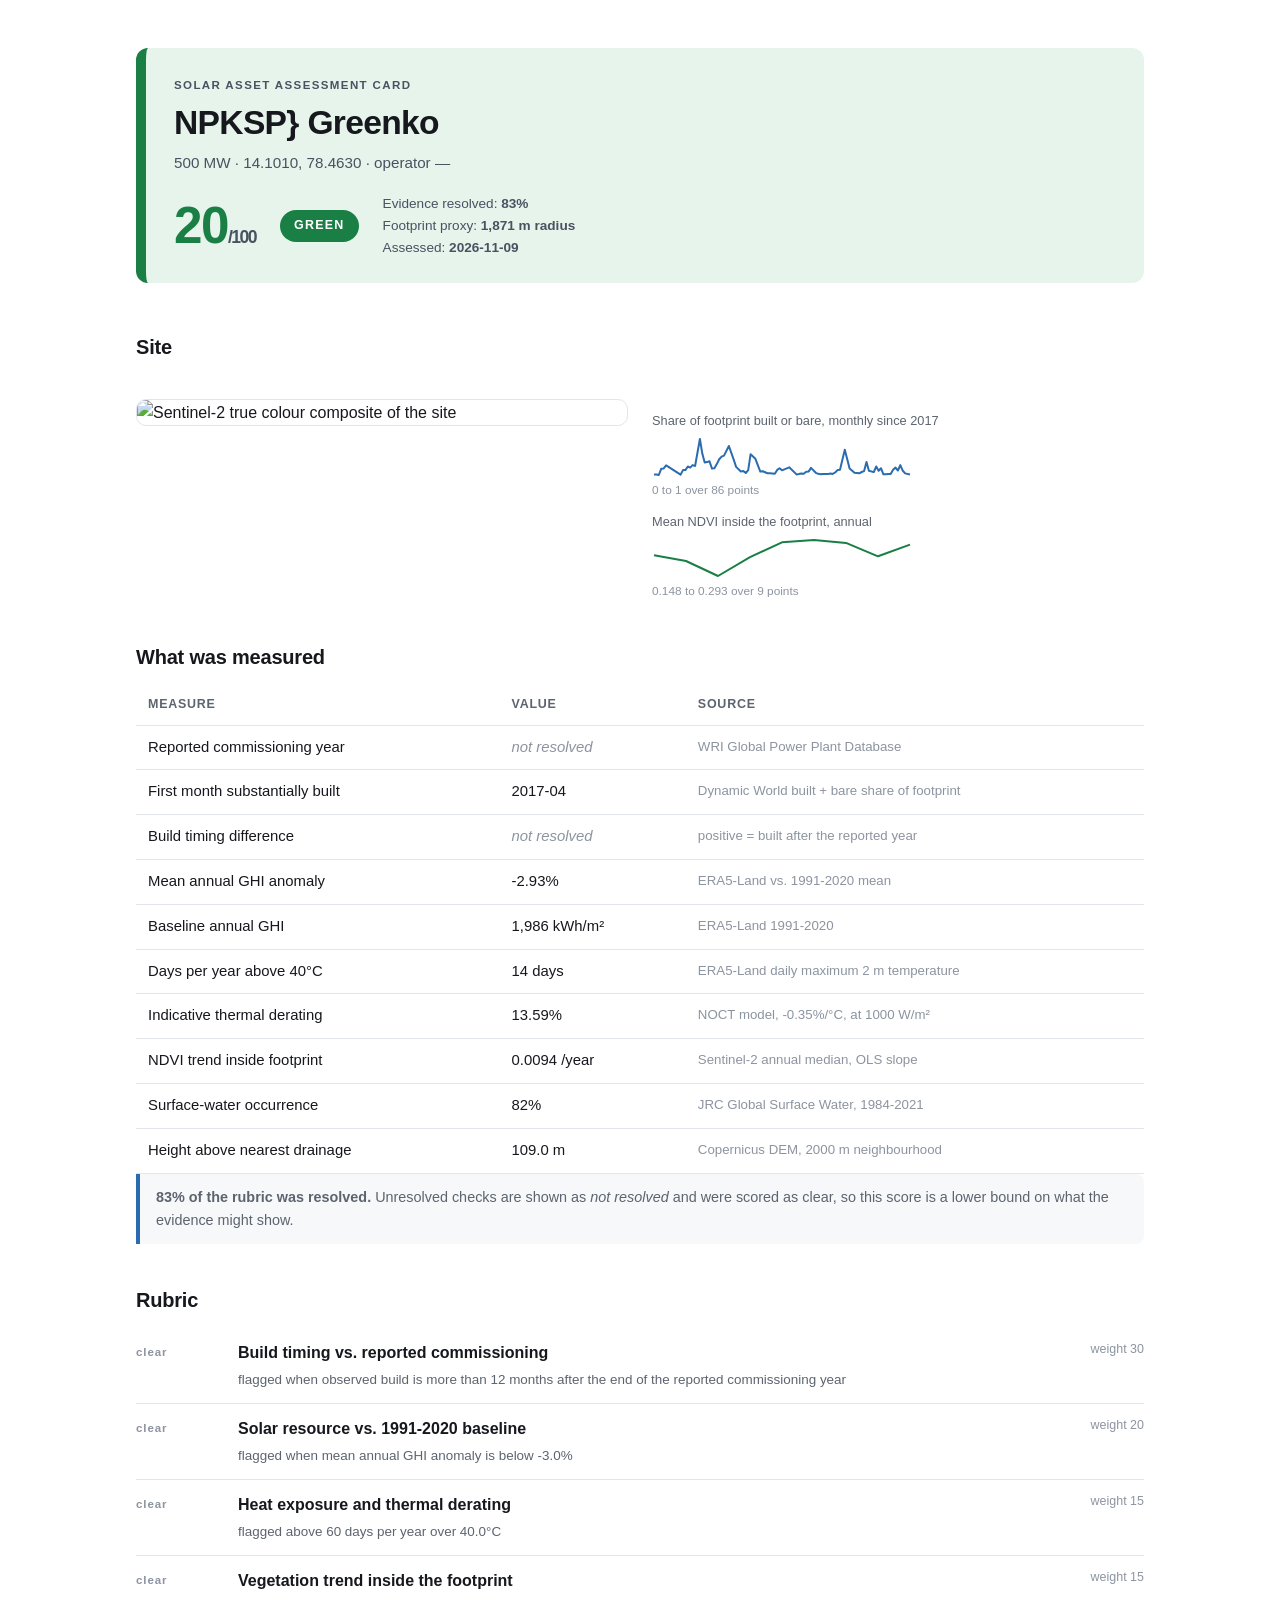
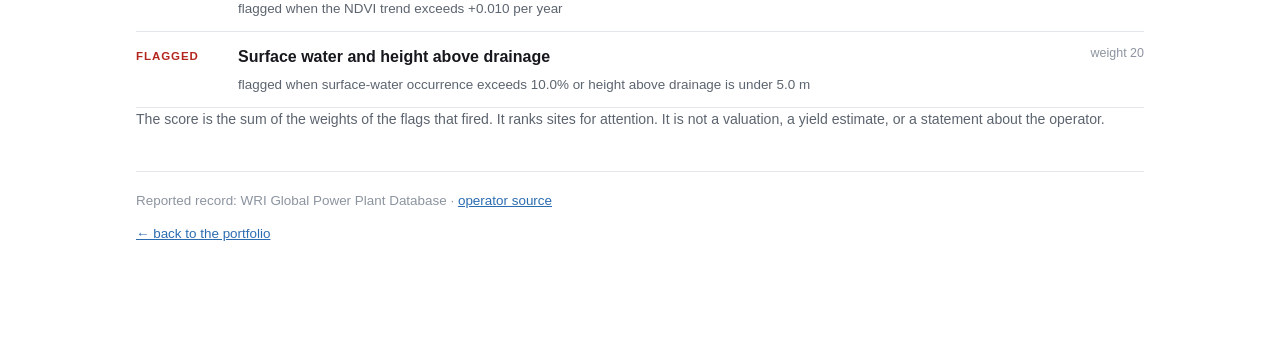
==== docs/cards/WKS0066930.html @ 5cf8dc10 "First assessment run" ====
<!doctype html>
<html lang="en"><head><meta charset="utf-8">
<meta name="viewport" content="width=device-width,initial-scale=1">
<title>NPKSP} Greenko — asset assessment</title>
<link rel="stylesheet" href="../assets/style.css">
</head><body class="card-page">
<article class="card">
  <header style="border-left:10px solid #1a7f44;background:#e7f4ec">
    <p class="eyebrow">Solar asset assessment card</p>
    <h1>NPKSP} Greenko</h1>
    <p class="sub">500 MW &middot;
      14.1010, 78.4630 &middot;
      operator &mdash;</p>
    <div class="scorebox">
      <div class="score" style="color:#1a7f44">20<span>/100</span></div>
      <div class="light" style="background:#1a7f44">GREEN</div>
      <div class="meta">
        <div>Evidence resolved: <b>83%</b></div>
        <div>Footprint proxy: <b>1,871 m radius</b></div>
        <div>Assessed: <b>2026-11-09</b></div>
      </div>
    </div>
  </header>

  <section class="imagery">
    <h2>Site</h2>
    <div class="thumb"><img src='https://earthengine.googleapis.com/v1/projects/arr-feasibility/thumbnails/76a82e2acc53347464509434916b0da2-f7812e7aa01771a3958bc30c54cd1569:getPixels' alt='Sentinel-2 true colour composite of the site' loading='lazy'></div>
    <div class="series">
      <p class="slabel">Share of footprint built or bare, monthly since 2017</p>
      <svg viewBox='0 0 260 44' width='260' height='44' role='img' aria-label='time series'><polyline fill='none' stroke='#2b6cb0' stroke-width='2' stroke-linejoin='round' points='2.0,41.4 4.4,41.5 6.8,42.0 9.2,35.8 11.7,35.4 14.1,32.3 28.6,41.6 31.0,37.1 33.4,37.1 35.8,33.5 38.2,34.6 40.6,32.1 43.1,33.0 47.9,6.0 50.3,20.6 52.7,29.5 55.1,29.1 57.5,28.2 60.0,35.6 62.4,35.3 64.8,31.1 67.2,26.2 69.6,23.6 72.0,22.6 76.9,13.0 81.7,26.6 84.1,33.9 88.9,38.5 91.4,38.1 93.8,40.0 96.2,37.2 98.6,21.2 103.4,25.8 105.8,32.1 108.3,38.6 110.7,38.3 115.5,40.2 117.9,40.3 120.3,40.4 122.8,40.8 125.2,36.9 127.6,35.2 130.0,37.3 137.2,34.3 144.5,41.4 146.9,41.1 149.3,40.6 151.7,40.7 154.2,38.7 156.6,38.6 159.0,34.9 163.8,39.8 166.2,40.8 168.6,41.2 171.1,41.0 173.5,40.9 175.9,41.1 178.3,40.5 180.7,40.9 183.1,39.5 185.5,37.1 188.0,36.7 192.8,16.8 197.6,35.6 202.5,39.7 204.9,39.9 207.3,40.3 209.7,39.0 212.1,38.1 214.5,29.0 216.9,37.8 221.8,39.1 224.2,33.5 226.6,37.8 229.0,35.2 231.4,41.3 233.8,41.3 236.3,40.9 238.7,40.9 241.1,36.8 243.5,34.6 245.9,37.5 248.3,32.1 250.8,37.8 253.2,40.4 258.0,41.5'/></svg><span class='range'>0 to 1 over 86 points</span>
      <p class="slabel">Mean NDVI inside the footprint, annual</p>
      <svg viewBox='0 0 260 44' width='260' height='44' role='img' aria-label='time series'><polyline fill='none' stroke='#1a7f44' stroke-width='2' stroke-linejoin='round' points='2.0,21.2 34.0,27.0 66.0,42.0 98.0,23.2 130.0,8.3 162.0,6.0 194.0,8.9 226.0,22.3 258.0,10.6'/></svg><span class='range'>0.148 to 0.293 over 9 points</span>
    </div>
  </section>

  <section>
    <h2>What was measured</h2>
    <table class="evidence">
      <thead><tr><th>Measure</th><th>Value</th><th>Source</th></tr></thead>
      <tbody><tr><th scope='row'>Reported commissioning year</th><td><span class='na'>not resolved</span></td><td class='src'>WRI Global Power Plant Database</td></tr>
<tr><th scope='row'>First month substantially built</th><td>2017-04</td><td class='src'>Dynamic World built + bare share of footprint</td></tr>
<tr><th scope='row'>Build timing difference</th><td><span class='na'>not resolved</span></td><td class='src'>positive = built after the reported year</td></tr>
<tr><th scope='row'>Mean annual GHI anomaly</th><td>-2.93%</td><td class='src'>ERA5-Land vs. 1991-2020 mean</td></tr>
<tr><th scope='row'>Baseline annual GHI</th><td>1,986 kWh/m²</td><td class='src'>ERA5-Land 1991-2020</td></tr>
<tr><th scope='row'>Days per year above 40°C</th><td>14 days</td><td class='src'>ERA5-Land daily maximum 2 m temperature</td></tr>
<tr><th scope='row'>Indicative thermal derating</th><td>13.59%</td><td class='src'>NOCT model, -0.35%/°C, at 1000 W/m²</td></tr>
<tr><th scope='row'>NDVI trend inside footprint</th><td>0.0094 /year</td><td class='src'>Sentinel-2 annual median, OLS slope</td></tr>
<tr><th scope='row'>Surface-water occurrence</th><td>82%</td><td class='src'>JRC Global Surface Water, 1984-2021</td></tr>
<tr><th scope='row'>Height above nearest drainage</th><td>109.0 m</td><td class='src'>Copernicus DEM, 2000 m neighbourhood</td></tr></tbody>
    </table>
    <p class='caveat'><b>83% of the rubric was resolved.</b> Unresolved checks are shown as <i>not resolved</i> and were scored as clear, so this score is a lower bound on what the evidence might show.</p>
  </section>

  <section>
    <h2>Rubric</h2>
    <ul class="flags"><li class='clear'><span class='mark'>clear</span><span class='flabel'>Build timing vs. reported commissioning</span><span class='weight'>weight 30</span><span class='rule'>flagged when observed build is more than 12 months after the end of the reported commissioning year</span></li>
<li class='clear'><span class='mark'>clear</span><span class='flabel'>Solar resource vs. 1991-2020 baseline</span><span class='weight'>weight 20</span><span class='rule'>flagged when mean annual GHI anomaly is below -3.0%</span></li>
<li class='clear'><span class='mark'>clear</span><span class='flabel'>Heat exposure and thermal derating</span><span class='weight'>weight 15</span><span class='rule'>flagged above 60 days per year over 40.0°C</span></li>
<li class='clear'><span class='mark'>clear</span><span class='flabel'>Vegetation trend inside the footprint</span><span class='weight'>weight 15</span><span class='rule'>flagged when the NDVI trend exceeds +0.010 per year</span></li>
<li class='fired'><span class='mark'>FLAGGED</span><span class='flabel'>Surface water and height above drainage</span><span class='weight'>weight 20</span><span class='rule'>flagged when surface-water occurrence exceeds 10.0% or height above drainage is under 5.0 m</span></li></ul>
    <p class="note">The score is the sum of the weights of the flags that fired.
      It ranks sites for attention. It is not a valuation, a yield estimate, or a
      statement about the operator.</p>
    
  </section>

  <footer>
    <p>Reported record: WRI Global Power Plant Database
      &middot; <a href="https://www.wiki-solar.org">operator source</a>
    </p>
    <p><a href="../index.html">&larr; back to the portfolio</a></p>
  </footer>
</article>
</body></html>
---- docs/assets/style.css ----
:root {
  --ink: #16181d;
  --muted: #5c646f;
  --faint: #8c94a0;
  --line: #e2e5ea;
  --bg: #ffffff;
  --panel: #f7f8fa;
  --accent: #2b6cb0;
}

@media (prefers-color-scheme: dark) {
  :root:not([data-theme="light"]) {
    --ink: #eceef2;
    --muted: #a8b0bb;
    --faint: #7c848f;
    --line: #2b3039;
    --bg: #121418;
    --panel: #1b1f26;
    --accent: #7eb0e8;
  }
}

:root[data-theme="dark"] {
  --ink: #eceef2; --muted: #a8b0bb; --faint: #7c848f;
  --line: #2b3039; --bg: #121418; --panel: #1b1f26; --accent: #7eb0e8;
}

* { box-sizing: border-box; }

body {
  margin: 0;
  background: var(--bg);
  color: var(--ink);
  font: 16px/1.6 -apple-system, BlinkMacSystemFont, "Segoe UI", Roboto, Helvetica, Arial, sans-serif;
  -webkit-font-smoothing: antialiased;
}

main.site, .card {
  max-width: 1040px;
  margin: 0 auto;
  padding: 48px 16px 96px;
}

h1 { font-size: 2.1rem; line-height: 1.15; margin: 0 0 8px; letter-spacing: -0.02em; }
h2 { font-size: 1.25rem; margin: 40px 0 12px; letter-spacing: -0.01em; }
p { margin: 0 0 12px; }
a { color: var(--accent); }

.eyebrow {
  text-transform: uppercase; letter-spacing: 0.12em;
  font-size: 0.72rem; font-weight: 700; color: var(--faint); margin: 0 0 10px;
}
.lede { font-size: 1.05rem; color: var(--muted); max-width: 72ch; }
.lede.small { font-size: 0.95rem; }
.note { font-size: 0.88rem; color: var(--muted); }
.na { color: var(--faint); font-style: italic; }

/* --- portfolio index --- */

.hero { border-bottom: 1px solid var(--line); padding-bottom: 28px; }

.stats {
  display: grid; grid-template-columns: repeat(auto-fit, minmax(130px, 1fr));
  gap: 12px; margin: 28px 0 8px;
}
.stat {
  background: var(--panel); border: 1px solid var(--line);
  border-radius: 10px; padding: 14px 16px;
}
.stat b { display: block; font-size: 1.5rem; line-height: 1.2; font-variant-numeric: tabular-nums; }
.stat b.date { font-size: 1.05rem; white-space: nowrap; padding-top: 6px; }
.stat span { font-size: 0.78rem; color: var(--muted); }

table { border-collapse: collapse; width: 100%; font-size: 0.93rem; }
th, td { text-align: left; padding: 10px 12px; border-bottom: 1px solid var(--line); vertical-align: top; }
thead th { font-size: 0.78rem; text-transform: uppercase; letter-spacing: 0.06em; color: var(--muted); }
tbody tr:hover { background: var(--panel); }

.pill {
  display: inline-block; min-width: 38px; text-align: center;
  color: #fff; font-weight: 700; border-radius: 999px; padding: 2px 10px;
}

.limits ul { color: var(--muted); max-width: 78ch; padding-left: 20px; }
.limits li { margin-bottom: 8px; }

.sitefoot {
  margin-top: 56px; padding-top: 20px; border-top: 1px solid var(--line);
  font-size: 0.82rem; color: var(--faint);
}

/* --- assessment card --- */

.card-page { background: var(--bg); }

.card header {
  border-radius: 12px; padding: 28px 28px 24px; margin-bottom: 8px;
  color: #16181d;
}
.card header .eyebrow, .card header .sub { color: #4a5160; }
.card header h1 { color: #16181d; }
.card header .sub { font-size: 0.95rem; }

.scorebox { display: flex; align-items: center; gap: 24px; margin-top: 18px; flex-wrap: wrap; }
.score { font-size: 3.2rem; font-weight: 800; line-height: 1; letter-spacing: -0.03em; }
.score span { font-size: 1.1rem; font-weight: 600; color: #4a5160; }
.light { color: #fff; font-weight: 700; letter-spacing: 0.1em; font-size: 0.78rem;
         padding: 6px 14px; border-radius: 999px; }
.scorebox .meta { font-size: 0.85rem; color: #4a5160; }

.imagery { display: grid; grid-template-columns: minmax(240px, 1fr) minmax(260px, 1fr); gap: 24px; align-items: start; }
.imagery h2 { grid-column: 1 / -1; }
.thumb img { width: 100%; border-radius: 10px; border: 1px solid var(--line); display: block; }
.nothumb {
  background: var(--panel); border: 1px dashed var(--line); border-radius: 10px;
  padding: 48px 16px; text-align: center; color: var(--faint); font-size: 0.88rem;
}
.slabel { font-size: 0.8rem; color: var(--muted); margin: 12px 0 2px; }
.series .range { display: block; font-size: 0.74rem; color: var(--faint); margin-top: -4px; }

.evidence td.src { color: var(--faint); font-size: 0.83rem; }
.evidence th[scope="row"] { font-weight: 500; }

.caveat {
  background: var(--panel); border-left: 4px solid var(--accent);
  padding: 12px 16px; border-radius: 0 8px 8px 0; font-size: 0.9rem; color: var(--muted);
}

ul.flags { list-style: none; padding: 0; margin: 0; }
ul.flags li {
  display: grid; grid-template-columns: 88px 1fr auto; gap: 4px 14px;
  padding: 12px 0; border-bottom: 1px solid var(--line);
}
ul.flags .mark { font-size: 0.72rem; font-weight: 800; letter-spacing: 0.08em; padding-top: 3px; }
ul.flags li.fired .mark { color: #b3261e; }
ul.flags li.clear .mark { color: var(--faint); }
ul.flags .flabel { font-weight: 600; }
ul.flags .weight { font-size: 0.78rem; color: var(--faint); }
ul.flags .rule { grid-column: 2 / -1; font-size: 0.84rem; color: var(--muted); }

.errors { margin-top: 16px; font-size: 0.85rem; color: var(--muted); }

.card footer {
  margin-top: 40px; padding-top: 18px; border-top: 1px solid var(--line);
  font-size: 0.84rem; color: var(--faint);
}

@media (max-width: 720px) {
  .imagery { grid-template-columns: 1fr; }
  ul.flags li { grid-template-columns: 80px 1fr; }
  ul.flags .weight { grid-column: 2; }
  table { font-size: 0.86rem; }
  th, td { padding: 8px 8px; }
}
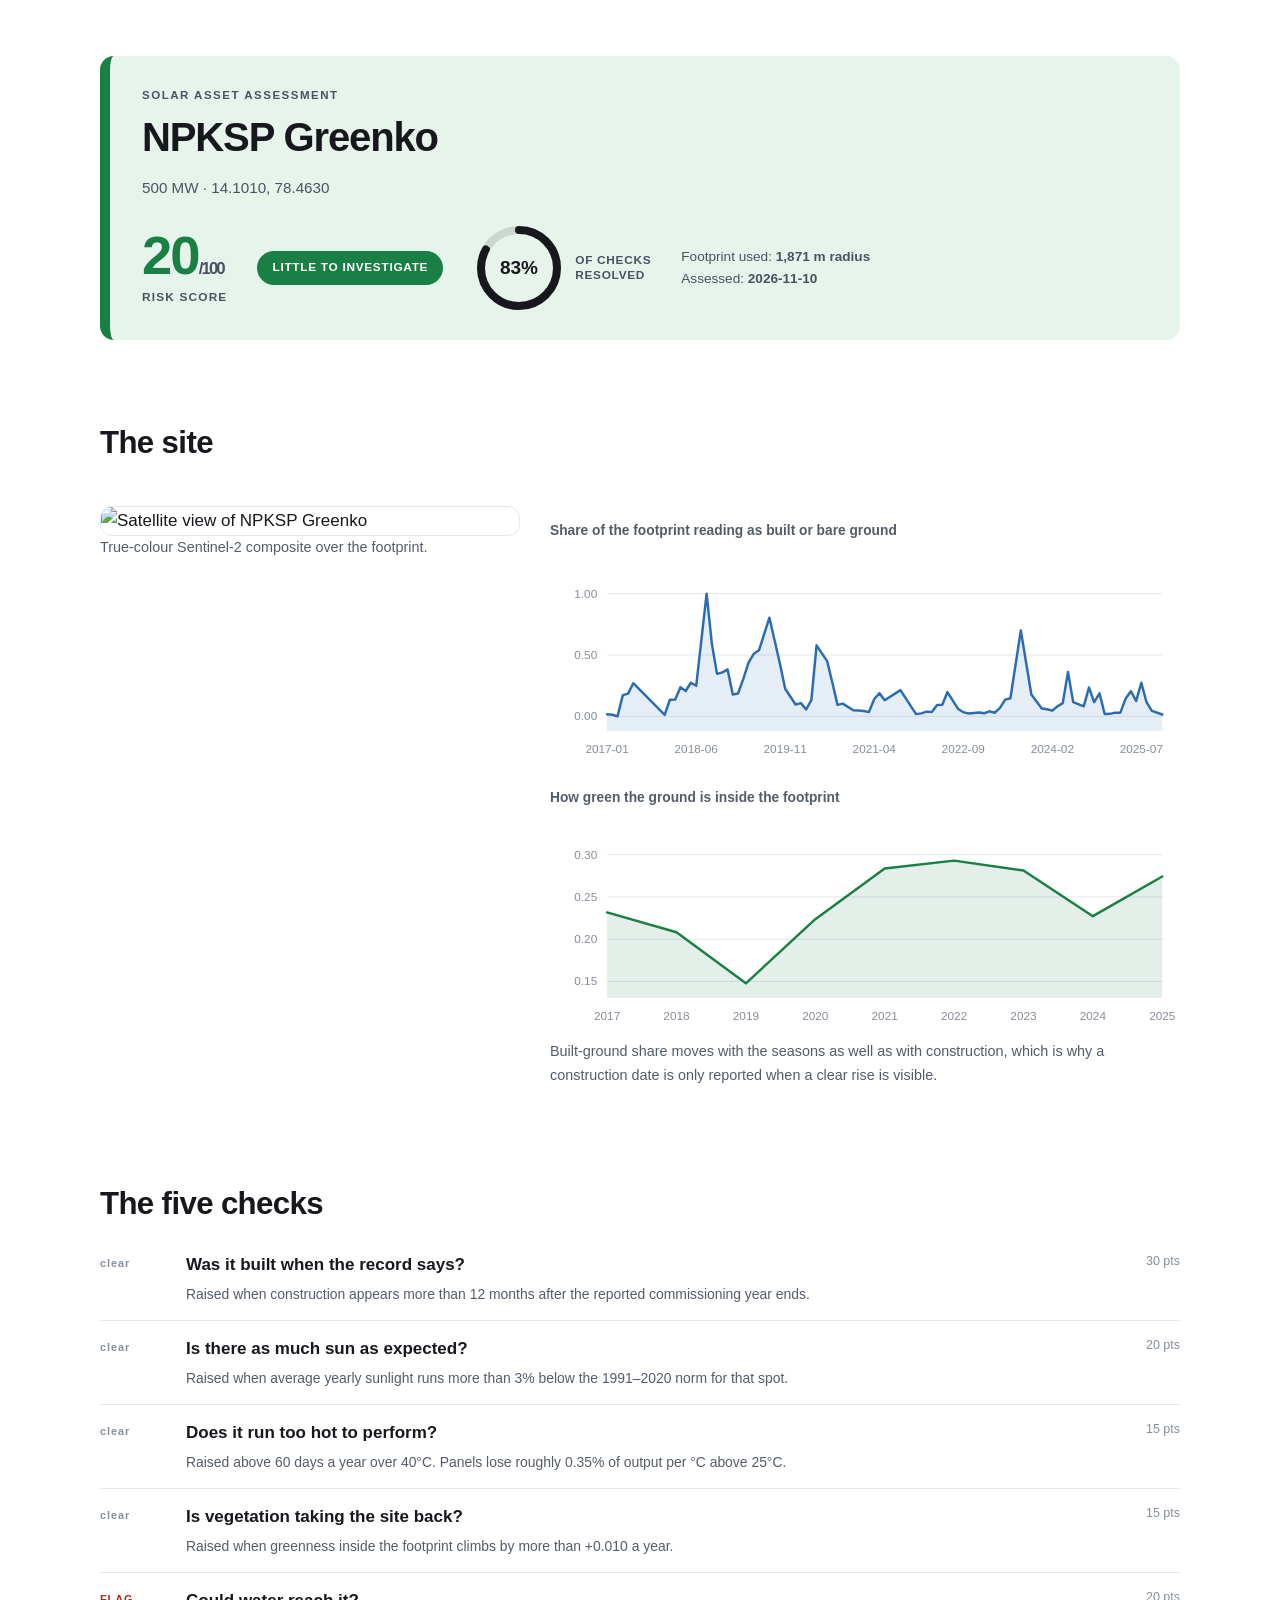
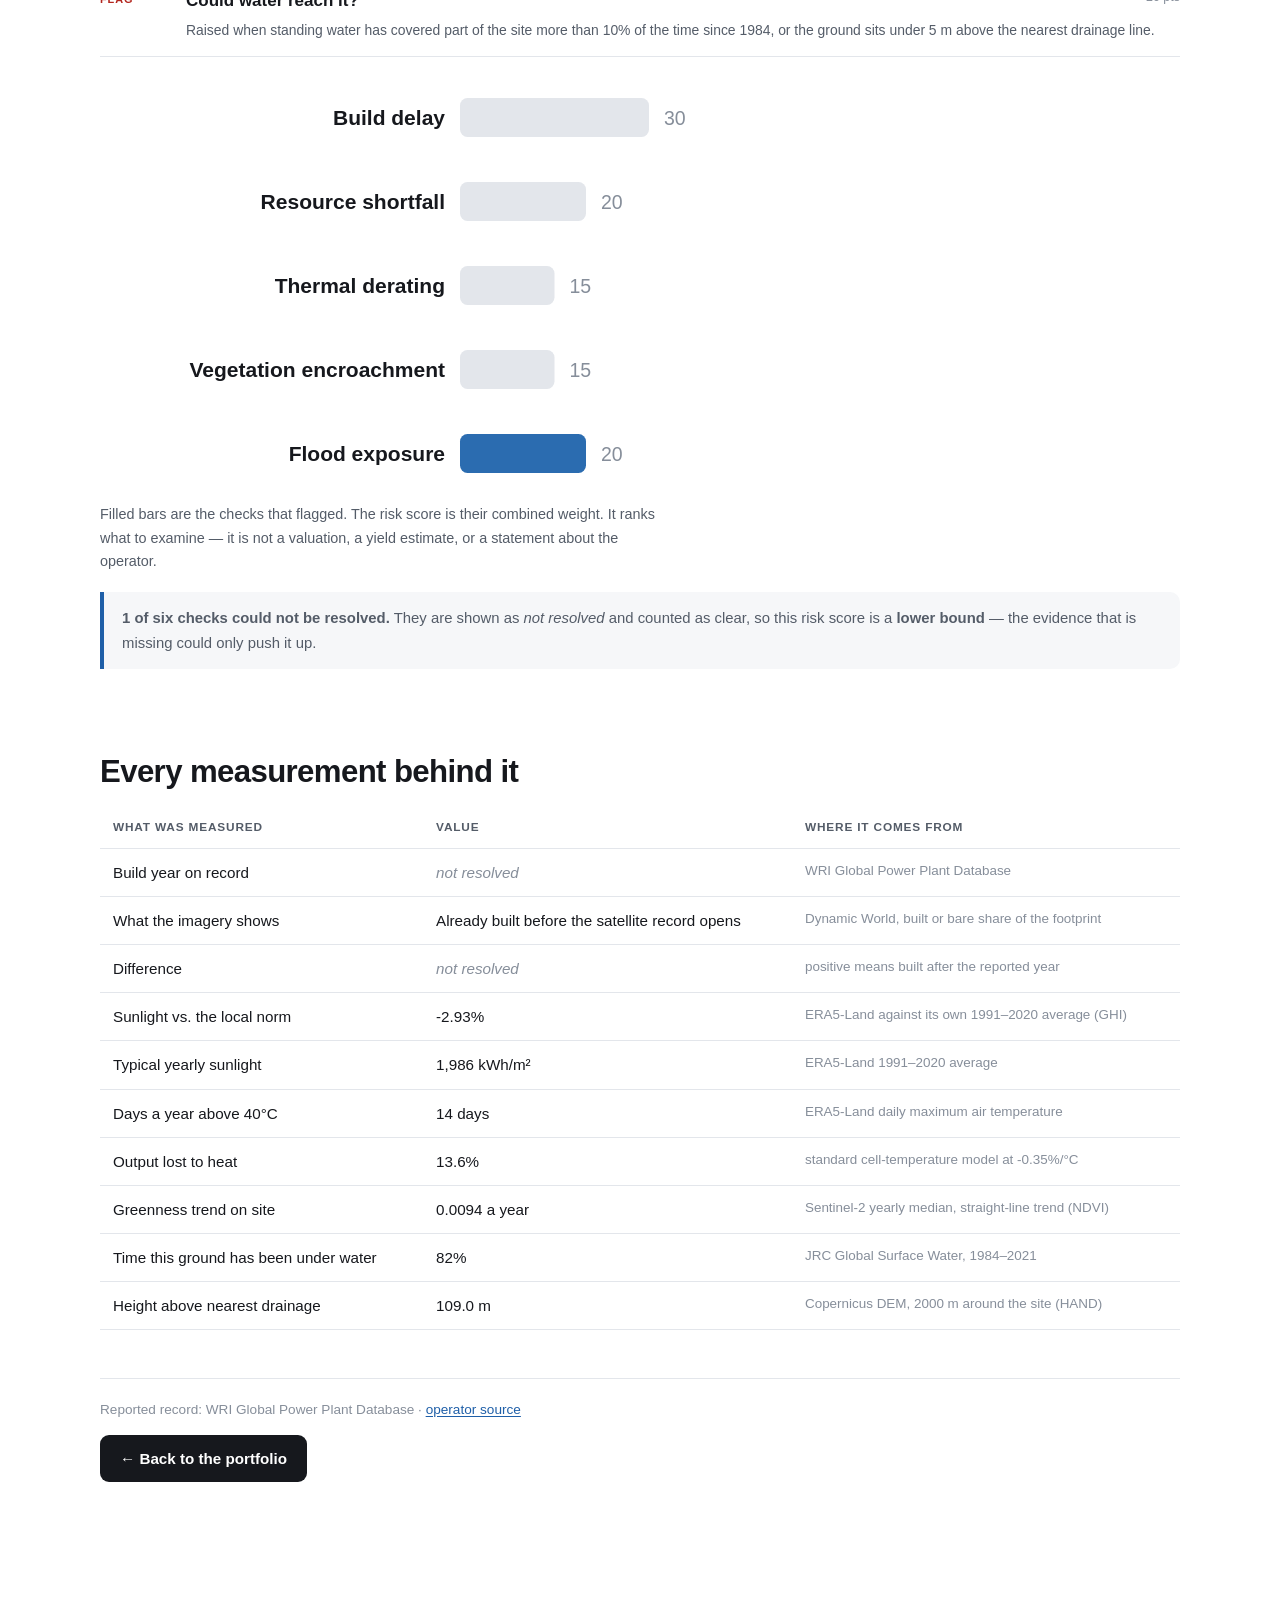
==== commit bcc78536: "Assessment run outputs" ====
--- a/docs/cards/WKS0066930.html
+++ b/docs/cards/WKS0066930.html
@@ -1,74 +1,85 @@
 <!doctype html>
 <html lang="en"><head><meta charset="utf-8">
 <meta name="viewport" content="width=device-width,initial-scale=1">
-<title>NPKSP} Greenko — asset assessment</title>
+<title>NPKSP Greenko — assessment card</title>
 <link rel="stylesheet" href="../assets/style.css">
 </head><body class="card-page">
 <article class="card">
   <header style="border-left:10px solid #1a7f44;background:#e7f4ec">
-    <p class="eyebrow">Solar asset assessment card</p>
-    <h1>NPKSP} Greenko</h1>
+    <p class="eyebrow">Solar asset assessment</p>
+    <h1>NPKSP Greenko</h1>
     <p class="sub">500 MW &middot;
-      14.1010, 78.4630 &middot;
-      operator &mdash;</p>
+      14.1010, 78.4630
+      </p>
     <div class="scorebox">
-      <div class="score" style="color:#1a7f44">20<span>/100</span></div>
-      <div class="light" style="background:#1a7f44">GREEN</div>
+      <div>
+        <div class="score" style="color:#1a7f44">20<span>/100</span></div>
+        <div class="scorelabel">risk score</div>
+      </div>
+      <div class="light" style="background:#1a7f44">little to investigate</div>
+      <div class="ringbox">
+        <svg class='ring' viewBox='0 0 92 92' width='92' height='92' role='img' aria-label='83% of checks resolved'><circle cx='46.0' cy='46.0' r='38.0' class='ring-track'/><circle cx='46.0' cy='46.0' r='38.0' class='ring-fill' stroke-dasharray='198.2 40.6' transform='rotate(-90 46.0 46.0)'/><text x='46.0' y='52.0' text-anchor='middle' class='ring-text'>83%</text></svg>
+        <span>of checks<br>resolved</span>
+      </div>
       <div class="meta">
-        <div>Evidence resolved: <b>83%</b></div>
-        <div>Footprint proxy: <b>1,871 m radius</b></div>
-        <div>Assessed: <b>2026-11-09</b></div>
+        <div>Footprint used: <b>1,871 m radius</b></div>
+        <div>Assessed: <b>2026-11-10</b></div>
       </div>
     </div>
   </header>
 
   <section class="imagery">
-    <h2>Site</h2>
-    <div class="thumb"><img src='https://earthengine.googleapis.com/v1/projects/arr-feasibility/thumbnails/76a82e2acc53347464509434916b0da2-f7812e7aa01771a3958bc30c54cd1569:getPixels' alt='Sentinel-2 true colour composite of the site' loading='lazy'></div>
+    <h2>The site</h2>
+    <div class="thumb"><img src='https://earthengine.googleapis.com/v1/projects/arr-feasibility/thumbnails/387cfd37cae44a627ebd1bdbfb00bf99-3f5254259a417b7274fba38cd2124a58:getPixels' alt='Satellite view of NPKSP Greenko' loading='lazy'>
+      <p class="note">True-colour Sentinel-2 composite over the footprint.</p>
+    </div>
     <div class="series">
-      <p class="slabel">Share of footprint built or bare, monthly since 2017</p>
-      <svg viewBox='0 0 260 44' width='260' height='44' role='img' aria-label='time series'><polyline fill='none' stroke='#2b6cb0' stroke-width='2' stroke-linejoin='round' points='2.0,41.4 4.4,41.5 6.8,42.0 9.2,35.8 11.7,35.4 14.1,32.3 28.6,41.6 31.0,37.1 33.4,37.1 35.8,33.5 38.2,34.6 40.6,32.1 43.1,33.0 47.9,6.0 50.3,20.6 52.7,29.5 55.1,29.1 57.5,28.2 60.0,35.6 62.4,35.3 64.8,31.1 67.2,26.2 69.6,23.6 72.0,22.6 76.9,13.0 81.7,26.6 84.1,33.9 88.9,38.5 91.4,38.1 93.8,40.0 96.2,37.2 98.6,21.2 103.4,25.8 105.8,32.1 108.3,38.6 110.7,38.3 115.5,40.2 117.9,40.3 120.3,40.4 122.8,40.8 125.2,36.9 127.6,35.2 130.0,37.3 137.2,34.3 144.5,41.4 146.9,41.1 149.3,40.6 151.7,40.7 154.2,38.7 156.6,38.6 159.0,34.9 163.8,39.8 166.2,40.8 168.6,41.2 171.1,41.0 173.5,40.9 175.9,41.1 178.3,40.5 180.7,40.9 183.1,39.5 185.5,37.1 188.0,36.7 192.8,16.8 197.6,35.6 202.5,39.7 204.9,39.9 207.3,40.3 209.7,39.0 212.1,38.1 214.5,29.0 216.9,37.8 221.8,39.1 224.2,33.5 226.6,37.8 229.0,35.2 231.4,41.3 233.8,41.3 236.3,40.9 238.7,40.9 241.1,36.8 243.5,34.6 245.9,37.5 248.3,32.1 250.8,37.8 253.2,40.4 258.0,41.5'/></svg><span class='range'>0 to 1 over 86 points</span>
-      <p class="slabel">Mean NDVI inside the footprint, annual</p>
-      <svg viewBox='0 0 260 44' width='260' height='44' role='img' aria-label='time series'><polyline fill='none' stroke='#1a7f44' stroke-width='2' stroke-linejoin='round' points='2.0,21.2 34.0,27.0 66.0,42.0 98.0,23.2 130.0,8.3 162.0,6.0 194.0,8.9 226.0,22.3 258.0,10.6'/></svg><span class='range'>0.148 to 0.293 over 9 points</span>
+      <p class="slabel">Share of the footprint reading as built or bare ground</p>
+      <svg class='chart' viewBox='0 0 640 230' preserveAspectRatio='xMidYMid meet' role='img' aria-label='share of the footprint reading as built or bare'><line class='grid' x1='58' y1='173.0' x2='622' y2='173.0'/><text class='tick' x='48' y='177.0' text-anchor='end'>0.00</text><line class='grid' x1='58' y1='110.7' x2='622' y2='110.7'/><text class='tick' x='48' y='114.7' text-anchor='end'>0.50</text><line class='grid' x1='58' y1='48.4' x2='622' y2='48.4'/><text class='tick' x='48' y='52.4' text-anchor='end'>1.00</text><text class='tick' x='58.0' y='210' text-anchor='middle'>2017-01</text><text class='tick' x='148.5' y='210' text-anchor='middle'>2018-06</text><text class='tick' x='238.9' y='210' text-anchor='middle'>2019-11</text><text class='tick' x='329.4' y='210' text-anchor='middle'>2021-04</text><text class='tick' x='419.8' y='210' text-anchor='middle'>2022-09</text><text class='tick' x='510.3' y='210' text-anchor='middle'>2024-02</text><text class='tick' x='600.7' y='210' text-anchor='middle'>2025-07</text><polygon points='58.0,188.0 58.0,171.0 63.3,171.4 68.6,173.0 74.0,151.5 79.3,150.0 84.6,139.4 116.5,171.5 121.8,156.2 127.2,156.0 132.5,143.6 137.8,147.3 143.1,138.9 148.5,142.0 159.1,48.4 164.4,99.1 169.7,129.9 175.1,128.4 180.4,125.4 185.7,150.8 191.0,149.9 196.3,135.2 201.7,118.4 207.0,109.5 212.3,106.0 222.9,72.8 233.6,119.6 238.9,145.0 249.5,161.0 254.9,159.6 260.2,166.1 265.5,156.5 270.8,100.9 281.5,116.9 286.8,138.7 292.1,161.4 297.4,160.1 308.1,166.9 313.4,167.2 318.7,167.6 324.0,168.8 329.4,155.4 334.7,149.5 340.0,156.7 356.0,146.4 371.9,170.8 377.2,170.0 382.6,168.3 387.9,168.6 393.2,161.6 398.5,161.2 403.8,148.4 414.5,165.4 419.8,168.8 425.1,170.2 430.5,169.6 435.8,169.2 441.1,169.9 446.4,167.9 451.7,169.4 457.1,164.4 462.4,156.1 467.7,154.7 478.3,85.8 489.0,150.8 499.6,165.1 504.9,165.8 510.3,167.3 515.6,162.8 520.9,159.6 526.2,127.9 531.5,158.6 542.2,162.9 547.5,143.7 552.8,158.6 558.2,149.6 563.5,170.6 568.8,170.5 574.1,169.3 579.4,169.3 584.8,155.0 590.1,147.5 595.4,157.5 600.7,138.9 606.0,158.7 611.4,167.4 622.0,171.2 622.0,188.0' fill='var(--series-1)' opacity='0.12'/><polyline points='58.0,171.0 63.3,171.4 68.6,173.0 74.0,151.5 79.3,150.0 84.6,139.4 116.5,171.5 121.8,156.2 127.2,156.0 132.5,143.6 137.8,147.3 143.1,138.9 148.5,142.0 159.1,48.4 164.4,99.1 169.7,129.9 175.1,128.4 180.4,125.4 185.7,150.8 191.0,149.9 196.3,135.2 201.7,118.4 207.0,109.5 212.3,106.0 222.9,72.8 233.6,119.6 238.9,145.0 249.5,161.0 254.9,159.6 260.2,166.1 265.5,156.5 270.8,100.9 281.5,116.9 286.8,138.7 292.1,161.4 297.4,160.1 308.1,166.9 313.4,167.2 318.7,167.6 324.0,168.8 329.4,155.4 334.7,149.5 340.0,156.7 356.0,146.4 371.9,170.8 377.2,170.0 382.6,168.3 387.9,168.6 393.2,161.6 398.5,161.2 403.8,148.4 414.5,165.4 419.8,168.8 425.1,170.2 430.5,169.6 435.8,169.2 441.1,169.9 446.4,167.9 451.7,169.4 457.1,164.4 462.4,156.1 467.7,154.7 478.3,85.8 489.0,150.8 499.6,165.1 504.9,165.8 510.3,167.3 515.6,162.8 520.9,159.6 526.2,127.9 531.5,158.6 542.2,162.9 547.5,143.7 552.8,158.6 558.2,149.6 563.5,170.6 568.8,170.5 574.1,169.3 579.4,169.3 584.8,155.0 590.1,147.5 595.4,157.5 600.7,138.9 606.0,158.7 611.4,167.4 622.0,171.2' fill='none' stroke='var(--series-1)' stroke-width='2.5' stroke-linejoin='round' stroke-linecap='round'/></svg>
+      <p class="slabel">How green the ground is inside the footprint</p>
+      <svg class='chart' viewBox='0 0 640 230' preserveAspectRatio='xMidYMid meet' role='img' aria-label='greenness inside the footprint'><line class='grid' x1='58' y1='171.2' x2='622' y2='171.2'/><text class='tick' x='48' y='175.2' text-anchor='end'>0.15</text><line class='grid' x1='58' y1='128.2' x2='622' y2='128.2'/><text class='tick' x='48' y='132.2' text-anchor='end'>0.20</text><line class='grid' x1='58' y1='85.3' x2='622' y2='85.3'/><text class='tick' x='48' y='89.3' text-anchor='end'>0.25</text><line class='grid' x1='58' y1='42.4' x2='622' y2='42.4'/><text class='tick' x='48' y='46.4' text-anchor='end'>0.30</text><text class='tick' x='58.0' y='210' text-anchor='middle'>2017</text><text class='tick' x='128.5' y='210' text-anchor='middle'>2018</text><text class='tick' x='199.0' y='210' text-anchor='middle'>2019</text><text class='tick' x='269.5' y='210' text-anchor='middle'>2020</text><text class='tick' x='340.0' y='210' text-anchor='middle'>2021</text><text class='tick' x='410.5' y='210' text-anchor='middle'>2022</text><text class='tick' x='481.0' y='210' text-anchor='middle'>2023</text><text class='tick' x='551.5' y='210' text-anchor='middle'>2024</text><text class='tick' x='622.0' y='210' text-anchor='middle'>2025</text><polygon points='58.0,188.0 58.0,101.0 128.5,121.2 199.0,173.0 269.5,107.9 340.0,56.3 410.5,48.4 481.0,58.5 551.5,104.8 622.0,64.5 622.0,188.0' fill='var(--series-2)' opacity='0.12'/><polyline points='58.0,101.0 128.5,121.2 199.0,173.0 269.5,107.9 340.0,56.3 410.5,48.4 481.0,58.5 551.5,104.8 622.0,64.5' fill='none' stroke='var(--series-2)' stroke-width='2.5' stroke-linejoin='round' stroke-linecap='round'/></svg>
+      <p class="note">Built-ground share moves with the seasons as well as with
+        construction, which is why a construction date is only reported when a
+        clear rise is visible.</p>
     </div>
   </section>
 
   <section>
-    <h2>What was measured</h2>
-    <table class="evidence">
-      <thead><tr><th>Measure</th><th>Value</th><th>Source</th></tr></thead>
-      <tbody><tr><th scope='row'>Reported commissioning year</th><td><span class='na'>not resolved</span></td><td class='src'>WRI Global Power Plant Database</td></tr>
-<tr><th scope='row'>First month substantially built</th><td>2017-04</td><td class='src'>Dynamic World built + bare share of footprint</td></tr>
-<tr><th scope='row'>Build timing difference</th><td><span class='na'>not resolved</span></td><td class='src'>positive = built after the reported year</td></tr>
-<tr><th scope='row'>Mean annual GHI anomaly</th><td>-2.93%</td><td class='src'>ERA5-Land vs. 1991-2020 mean</td></tr>
-<tr><th scope='row'>Baseline annual GHI</th><td>1,986 kWh/m²</td><td class='src'>ERA5-Land 1991-2020</td></tr>
-<tr><th scope='row'>Days per year above 40°C</th><td>14 days</td><td class='src'>ERA5-Land daily maximum 2 m temperature</td></tr>
-<tr><th scope='row'>Indicative thermal derating</th><td>13.59%</td><td class='src'>NOCT model, -0.35%/°C, at 1000 W/m²</td></tr>
-<tr><th scope='row'>NDVI trend inside footprint</th><td>0.0094 /year</td><td class='src'>Sentinel-2 annual median, OLS slope</td></tr>
-<tr><th scope='row'>Surface-water occurrence</th><td>82%</td><td class='src'>JRC Global Surface Water, 1984-2021</td></tr>
-<tr><th scope='row'>Height above nearest drainage</th><td>109.0 m</td><td class='src'>Copernicus DEM, 2000 m neighbourhood</td></tr></tbody>
-    </table>
-    <p class='caveat'><b>83% of the rubric was resolved.</b> Unresolved checks are shown as <i>not resolved</i> and were scored as clear, so this score is a lower bound on what the evidence might show.</p>
+    <h2>The five checks</h2>
+    <ul class="flags"><li class='clear'><span class='mark'>clear</span><span class='flabel'>Was it built when the record says?</span><span class='weight'>30 pts</span><span class='rule'>Raised when construction appears more than 12 months after the reported commissioning year ends.</span></li>
+<li class='clear'><span class='mark'>clear</span><span class='flabel'>Is there as much sun as expected?</span><span class='weight'>20 pts</span><span class='rule'>Raised when average yearly sunlight runs more than 3% below the 1991–2020 norm for that spot.</span></li>
+<li class='clear'><span class='mark'>clear</span><span class='flabel'>Does it run too hot to perform?</span><span class='weight'>15 pts</span><span class='rule'>Raised above 60 days a year over 40°C. Panels lose roughly 0.35% of output per °C above 25°C.</span></li>
+<li class='clear'><span class='mark'>clear</span><span class='flabel'>Is vegetation taking the site back?</span><span class='weight'>15 pts</span><span class='rule'>Raised when greenness inside the footprint climbs by more than +0.010 a year.</span></li>
+<li class='fired'><span class='mark'>FLAG</span><span class='flabel'>Could water reach it?</span><span class='weight'>20 pts</span><span class='rule'>Raised when standing water has covered part of the site more than 10% of the time since 1984, or the ground sits under 5 m above the nearest drainage line.</span></li></ul>
+    <svg class='chart' viewBox='0 0 720 280' preserveAspectRatio='xMidYMid meet' role='img' aria-label='weights making up the risk score'><rect class='wbar' x='240' y='10' width='126.0' height='26' rx='5'/><text class='wlabel' x='230' y='28.0' text-anchor='end'>Build delay</text><text class='wval' x='376.0' y='28.0'>30</text><rect class='wbar' x='240' y='66' width='84.0' height='26' rx='5'/><text class='wlabel' x='230' y='84.0' text-anchor='end'>Resource shortfall</text><text class='wval' x='334.0' y='84.0'>20</text><rect class='wbar' x='240' y='122' width='63.0' height='26' rx='5'/><text class='wlabel' x='230' y='140.0' text-anchor='end'>Thermal derating</text><text class='wval' x='313.0' y='140.0'>15</text><rect class='wbar' x='240' y='178' width='63.0' height='26' rx='5'/><text class='wlabel' x='230' y='196.0' text-anchor='end'>Vegetation encroachment</text><text class='wval' x='313.0' y='196.0'>15</text><rect class='wbar on' x='240' y='234' width='84.0' height='26' rx='5'/><text class='wlabel' x='230' y='252.0' text-anchor='end'>Flood exposure</text><text class='wval' x='334.0' y='252.0'>20</text></svg>
+    <p class="note">Filled bars are the checks that flagged. The risk score is
+      their combined weight. It ranks what to examine &mdash; it is not a
+      valuation, a yield estimate, or a statement about the operator.</p>
+    <p class='caveat'><b>1 of six checks could not be resolved.</b> They are shown as <i>not resolved</i> and counted as clear, so this risk score is a <b>lower bound</b> &mdash; the evidence that is missing could only push it up.</p>
   </section>
 
   <section>
-    <h2>Rubric</h2>
-    <ul class="flags"><li class='clear'><span class='mark'>clear</span><span class='flabel'>Build timing vs. reported commissioning</span><span class='weight'>weight 30</span><span class='rule'>flagged when observed build is more than 12 months after the end of the reported commissioning year</span></li>
-<li class='clear'><span class='mark'>clear</span><span class='flabel'>Solar resource vs. 1991-2020 baseline</span><span class='weight'>weight 20</span><span class='rule'>flagged when mean annual GHI anomaly is below -3.0%</span></li>
-<li class='clear'><span class='mark'>clear</span><span class='flabel'>Heat exposure and thermal derating</span><span class='weight'>weight 15</span><span class='rule'>flagged above 60 days per year over 40.0°C</span></li>
-<li class='clear'><span class='mark'>clear</span><span class='flabel'>Vegetation trend inside the footprint</span><span class='weight'>weight 15</span><span class='rule'>flagged when the NDVI trend exceeds +0.010 per year</span></li>
-<li class='fired'><span class='mark'>FLAGGED</span><span class='flabel'>Surface water and height above drainage</span><span class='weight'>weight 20</span><span class='rule'>flagged when surface-water occurrence exceeds 10.0% or height above drainage is under 5.0 m</span></li></ul>
-    <p class="note">The score is the sum of the weights of the flags that fired.
-      It ranks sites for attention. It is not a valuation, a yield estimate, or a
-      statement about the operator.</p>
+    <h2>Every measurement behind it</h2>
+    <table class="evidence">
+      <thead><tr><th>What was measured</th><th>Value</th><th>Where it comes from</th></tr></thead>
+      <tbody><tr><th scope='row'>Build year on record</th><td><span class='na'>not resolved</span></td><td class='src'>WRI Global Power Plant Database</td></tr>
+<tr><th scope='row'>What the imagery shows</th><td>Already built before the satellite record opens</td><td class='src'>Dynamic World, built or bare share of the footprint</td></tr>
+<tr><th scope='row'>Difference</th><td><span class='na'>not resolved</span></td><td class='src'>positive means built after the reported year</td></tr>
+<tr><th scope='row'>Sunlight vs. the local norm</th><td>-2.93%</td><td class='src'>ERA5-Land against its own 1991–2020 average (GHI)</td></tr>
+<tr><th scope='row'>Typical yearly sunlight</th><td>1,986 kWh/m²</td><td class='src'>ERA5-Land 1991–2020 average</td></tr>
+<tr><th scope='row'>Days a year above 40°C</th><td>14 days</td><td class='src'>ERA5-Land daily maximum air temperature</td></tr>
+<tr><th scope='row'>Output lost to heat</th><td>13.6%</td><td class='src'>standard cell-temperature model at -0.35%/°C</td></tr>
+<tr><th scope='row'>Greenness trend on site</th><td>0.0094 a year</td><td class='src'>Sentinel-2 yearly median, straight-line trend (NDVI)</td></tr>
+<tr><th scope='row'>Time this ground has been under water</th><td>82%</td><td class='src'>JRC Global Surface Water, 1984–2021</td></tr>
+<tr><th scope='row'>Height above nearest drainage</th><td>109.0 m</td><td class='src'>Copernicus DEM, 2000 m around the site (HAND)</td></tr></tbody>
+    </table>
     
   </section>
 
   <footer>
     <p>Reported record: WRI Global Power Plant Database
-      &middot; <a href="https://www.wiki-solar.org">operator source</a>
-    </p>
-    <p><a href="../index.html">&larr; back to the portfolio</a></p>
+      &middot; <a href="https://www.wiki-solar.org">operator source</a></p>
+    <p><a class="btn" href="../index.html">&larr; Back to the portfolio</a></p>
   </footer>
 </article>
 </body></html>
--- a/docs/assets/style.css
+++ b/docs/assets/style.css
@@ -1,154 +1,275 @@
 :root {
   --ink: #16181d;
-  --muted: #5c646f;
-  --faint: #8c94a0;
-  --line: #e2e5ea;
+  --muted: #545c68;
+  --faint: #868e9a;
+  --line: #e3e6eb;
   --bg: #ffffff;
-  --panel: #f7f8fa;
-  --accent: #2b6cb0;
+  --panel: #f6f7f9;
+  --panel2: #eef1f5;
+  --accent: #1f5fa8;
+  --series-1: #2b6cb0;
+  --series-2: #1a7f44;
+  --shadow: 0 1px 2px rgba(16,24,40,.06), 0 8px 24px rgba(16,24,40,.06);
 }
 
 @media (prefers-color-scheme: dark) {
   :root:not([data-theme="light"]) {
-    --ink: #eceef2;
-    --muted: #a8b0bb;
-    --faint: #7c848f;
-    --line: #2b3039;
-    --bg: #121418;
-    --panel: #1b1f26;
-    --accent: #7eb0e8;
+    --ink: #e9ecf1; --muted: #a7afba; --faint: #79818d;
+    --line: #2a2f38; --bg: #0f1115; --panel: #181b21; --panel2: #1f242c;
+    --accent: #7eb0e8; --series-1: #6ba7e0; --series-2: #58b97f;
+    --shadow: 0 1px 2px rgba(0,0,0,.4), 0 8px 24px rgba(0,0,0,.35);
   }
 }
-
 :root[data-theme="dark"] {
-  --ink: #eceef2; --muted: #a8b0bb; --faint: #7c848f;
-  --line: #2b3039; --bg: #121418; --panel: #1b1f26; --accent: #7eb0e8;
+  --ink: #e9ecf1; --muted: #a7afba; --faint: #79818d;
+  --line: #2a2f38; --bg: #0f1115; --panel: #181b21; --panel2: #1f242c;
+  --accent: #7eb0e8; --series-1: #6ba7e0; --series-2: #58b97f;
 }
 
 * { box-sizing: border-box; }
 
 body {
   margin: 0;
+  overflow-x: hidden;
   background: var(--bg);
   color: var(--ink);
-  font: 16px/1.6 -apple-system, BlinkMacSystemFont, "Segoe UI", Roboto, Helvetica, Arial, sans-serif;
+  font: 17px/1.65 -apple-system, BlinkMacSystemFont, "Segoe UI", Roboto, Helvetica, Arial, sans-serif;
   -webkit-font-smoothing: antialiased;
-}
-
-main.site, .card {
-  max-width: 1040px;
-  margin: 0 auto;
-  padding: 48px 16px 96px;
-}
-
-h1 { font-size: 2.1rem; line-height: 1.15; margin: 0 0 8px; letter-spacing: -0.02em; }
-h2 { font-size: 1.25rem; margin: 40px 0 12px; letter-spacing: -0.01em; }
-p { margin: 0 0 12px; }
-a { color: var(--accent); }
+  text-rendering: optimizeLegibility;
+}
+
+main.site, .card { max-width: 1120px; margin: 0 auto; padding: 56px 20px 110px; }
+img, svg, table { max-width: 100%; }
+
+h1 { font-size: clamp(2rem, 4.4vw, 3.1rem); line-height: 1.1; margin: 0 0 16px; letter-spacing: -0.028em; font-weight: 700; }
+h2 { font-size: clamp(1.4rem, 2.6vw, 1.95rem); line-height: 1.2; margin: 0 0 14px; letter-spacing: -0.02em; font-weight: 650; }
+h3 { font-size: 1.1rem; margin: 0 0 10px; font-weight: 650; }
+p { margin: 0 0 14px; }
+a { color: var(--accent); text-underline-offset: 2px; }
+
+section { margin-top: 84px; }
 
 .eyebrow {
-  text-transform: uppercase; letter-spacing: 0.12em;
-  font-size: 0.72rem; font-weight: 700; color: var(--faint); margin: 0 0 10px;
-}
-.lede { font-size: 1.05rem; color: var(--muted); max-width: 72ch; }
-.lede.small { font-size: 0.95rem; }
-.note { font-size: 0.88rem; color: var(--muted); }
+  text-transform: uppercase; letter-spacing: 0.13em;
+  font-size: 0.72rem; font-weight: 750; color: var(--accent); margin: 0 0 10px;
+}
+.lede { font-size: 1.12rem; color: var(--muted); max-width: 70ch; }
+.note { font-size: 0.9rem; color: var(--muted); max-width: 72ch; }
 .na { color: var(--faint); font-style: italic; }
 
-/* --- portfolio index --- */
-
-.hero { border-bottom: 1px solid var(--line); padding-bottom: 28px; }
+.btn {
+  display: inline-block; background: var(--ink); color: var(--bg);
+  padding: 11px 20px; border-radius: 9px; text-decoration: none;
+  font-weight: 600; font-size: 0.95rem;
+}
+.btn:hover { opacity: .88; }
+
+/* reveal on scroll */
+.reveal { opacity: 0; transform: translateY(14px); transition: opacity .6s ease, transform .6s ease; }
+.reveal.in { opacity: 1; transform: none; }
+@media (prefers-reduced-motion: reduce) { .reveal { opacity: 1; transform: none; transition: none; } }
+
+/* --- hero + stats --- */
+
+.hero { border-bottom: 1px solid var(--line); padding-bottom: 36px; }
+.hero h1 { max-width: 20ch; }
 
 .stats {
-  display: grid; grid-template-columns: repeat(auto-fit, minmax(130px, 1fr));
-  gap: 12px; margin: 28px 0 8px;
-}
-.stat {
-  background: var(--panel); border: 1px solid var(--line);
-  border-radius: 10px; padding: 14px 16px;
-}
-.stat b { display: block; font-size: 1.5rem; line-height: 1.2; font-variant-numeric: tabular-nums; }
-.stat b.date { font-size: 1.05rem; white-space: nowrap; padding-top: 6px; }
+  display: grid; grid-template-columns: repeat(auto-fit, minmax(128px, 1fr));
+  gap: 12px; margin-top: 34px;
+}
+.stat { background: var(--panel); border: 1px solid var(--line); border-radius: 12px; padding: 16px 18px; }
+.stat b { display: block; font-size: 1.65rem; line-height: 1.15; font-variant-numeric: tabular-nums; letter-spacing: -0.02em; }
 .stat span { font-size: 0.78rem; color: var(--muted); }
 
-table { border-collapse: collapse; width: 100%; font-size: 0.93rem; }
-th, td { text-align: left; padding: 10px 12px; border-bottom: 1px solid var(--line); vertical-align: top; }
-thead th { font-size: 0.78rem; text-transform: uppercase; letter-spacing: 0.06em; color: var(--muted); }
+/* --- flowchart --- */
+
+.flowwrap {
+  max-width: 100%;
+  background: var(--panel); border: 1px solid var(--line); border-radius: 16px;
+  padding: 20px; margin: 26px 0 30px; overflow-x: auto;
+}
+svg.flow { width: 100%; min-width: 900px; height: auto; display: block; }
+
+.fnode rect { fill: var(--bg); stroke: var(--line); stroke-width: 1.5; filter: drop-shadow(0 2px 6px rgba(16,24,40,.07)); }
+.fnum { font: 750 13px/1 inherit; fill: var(--accent); letter-spacing: .1em; }
+.ftitle { font: 650 17px/1 inherit; fill: var(--ink); }
+.fbody { font: 400 12.5px/1.35 -apple-system, BlinkMacSystemFont, "Segoe UI", Roboto, sans-serif; color: var(--muted); }
+
+.fpill rect { fill: var(--bg); stroke: var(--line); stroke-width: 1.5; }
+.fpill-name { font: 650 13.5px/1 inherit; fill: var(--ink); }
+.fpill-what { font: 400 12px/1 inherit; fill: var(--muted); }
+
+.fedge { fill: none; stroke: var(--line); stroke-width: 2; }
+.fedge.strong { stroke: var(--accent); stroke-width: 2.5; }
+
+.fstage { font: 650 13px/1 inherit; fill: var(--muted); }
+.ftag rect { fill: var(--series-2); }
+.ftag text { font: 700 14px/1 inherit; fill: #fff; }
+
+table.feeds td.src { color: var(--faint); font-size: 0.85rem; white-space: nowrap; }
+
+/* --- versus --- */
+
+.vgrid { display: grid; grid-template-columns: 1fr 1fr; gap: 18px; margin-top: 22px; }
+.vcol { border: 1px solid var(--line); border-radius: 14px; padding: 24px; }
+.vcol.old { background: var(--panel); }
+.vcol.new { background: var(--panel2); border-color: var(--accent); }
+.vbig { font-size: 2.3rem; font-weight: 750; letter-spacing: -0.03em; margin: 2px 0 12px; }
+.vcol.new .vbig { color: var(--series-2); }
+.vcol ul { margin: 0; padding-left: 20px; color: var(--muted); font-size: 0.95rem; }
+.vcol li { margin-bottom: 7px; }
+
+/* --- worked example --- */
+
+.worked-grid { display: grid; grid-template-columns: 1.05fr 1fr; gap: 34px; align-items: start; margin-top: 24px; }
+.worked-text p { max-width: 58ch; }
+
+.verdict {
+  display: flex; align-items: baseline; gap: 10px; flex-wrap: wrap;
+  border-left: 6px solid; padding: 12px 18px; background: var(--panel);
+  border-radius: 0 12px 12px 0; margin-bottom: 20px;
+}
+.vscore { font-size: 2.6rem; font-weight: 780; letter-spacing: -0.03em; line-height: 1; }
+.vof { font-size: .95rem; color: var(--muted); }
+.vband { font-size: .85rem; font-weight: 650; text-transform: uppercase; letter-spacing: .07em; color: var(--muted); width: 100%; }
+
+.chartbox { margin-top: 22px; }
+svg.chart { width: 100%; height: auto; display: block; }
+.chart .grid { stroke: var(--line); stroke-width: 1; }
+.chart .tick { font: 400 12px/1 -apple-system, BlinkMacSystemFont, "Segoe UI", Roboto, sans-serif; fill: var(--faint); }
+.chart .callout { stroke: var(--faint); stroke-width: 1; stroke-dasharray: 3 3; }
+.chart .callout-text { font: 600 12.5px/1 -apple-system, BlinkMacSystemFont, "Segoe UI", Roboto, sans-serif; fill: var(--ink); }
+.chart .wbar { fill: var(--line); }
+.chart .wbar.on { fill: var(--series-1); }
+.chart .wlabel { font: 600 14px/1 -apple-system, BlinkMacSystemFont, "Segoe UI", Roboto, sans-serif; fill: var(--ink); }
+.chart .wval { font: 400 13px/1 -apple-system, BlinkMacSystemFont, "Segoe UI", Roboto, sans-serif; fill: var(--faint); }
+
+.slabel { font-size: 0.86rem; font-weight: 600; color: var(--muted); margin: 14px 0 4px; }
+
+/* compare slider */
+.compare { margin: 0; }
+.cmp-wrap { position: relative; border-radius: 12px; overflow: hidden; border: 1px solid var(--line); line-height: 0; }
+.cmp-base { width: 100%; display: block; }
+.cmp-over {
+  position: absolute; top: 0; left: 0; width: 100%; height: 100%;
+  object-fit: cover; clip-path: inset(0 50% 0 0);
+}
+.cmp-line {
+  position: absolute; top: 0; bottom: 0; left: 50%; width: 2px;
+  background: #fff; box-shadow: 0 0 0 1px rgba(0,0,0,.25); pointer-events: none;
+}
+.cmp-wrap input[type=range] {
+  position: absolute; bottom: 14px; left: 8%; width: 84%; margin: 0; cursor: ew-resize;
+}
+.cmp-tag {
+  position: absolute; top: 10px; font-size: .72rem; font-weight: 700; letter-spacing: .08em;
+  text-transform: uppercase; background: rgba(0,0,0,.6); color: #fff; padding: 4px 9px; border-radius: 999px;
+}
+.cmp-tag.left { left: 10px; } .cmp-tag.right { right: 10px; }
+.compare img.single { width: 100%; border-radius: 12px; border: 1px solid var(--line); display: block; }
+.compare figcaption { font-size: .85rem; color: var(--faint); margin-top: 8px; }
+.nothumb {
+  background: var(--panel); border: 1px dashed var(--line); border-radius: 12px;
+  padding: 60px 16px; text-align: center; color: var(--faint); font-size: .9rem;
+}
+
+/* --- tables --- */
+
+table { border-collapse: collapse; width: 100%; font-size: 0.95rem; margin-top: 16px; }
+th, td { text-align: left; padding: 11px 13px; border-bottom: 1px solid var(--line); vertical-align: top; }
+thead th { font-size: 0.74rem; text-transform: uppercase; letter-spacing: 0.07em; color: var(--muted); font-weight: 700; }
 tbody tr:hover { background: var(--panel); }
 
 .pill {
-  display: inline-block; min-width: 38px; text-align: center;
-  color: #fff; font-weight: 700; border-radius: 999px; padding: 2px 10px;
-}
-
-.limits ul { color: var(--muted); max-width: 78ch; padding-left: 20px; }
-.limits li { margin-bottom: 8px; }
-
-.sitefoot {
-  margin-top: 56px; padding-top: 20px; border-top: 1px solid var(--line);
-  font-size: 0.82rem; color: var(--faint);
-}
-
-/* --- assessment card --- */
-
-.card-page { background: var(--bg); }
-
-.card header {
-  border-radius: 12px; padding: 28px 28px 24px; margin-bottom: 8px;
-  color: #16181d;
-}
-.card header .eyebrow, .card header .sub { color: #4a5160; }
-.card header h1 { color: #16181d; }
-.card header .sub { font-size: 0.95rem; }
-
-.scorebox { display: flex; align-items: center; gap: 24px; margin-top: 18px; flex-wrap: wrap; }
-.score { font-size: 3.2rem; font-weight: 800; line-height: 1; letter-spacing: -0.03em; }
-.score span { font-size: 1.1rem; font-weight: 600; color: #4a5160; }
-.light { color: #fff; font-weight: 700; letter-spacing: 0.1em; font-size: 0.78rem;
-         padding: 6px 14px; border-radius: 999px; }
+  display: inline-block; min-width: 40px; text-align: center; color: #fff;
+  font-weight: 700; border-radius: 999px; padding: 3px 11px; font-size: .88rem;
+}
+.bands { margin: 18px 0 10px; font-size: .92rem; color: var(--muted); display: flex; gap: 8px; align-items: center; flex-wrap: wrap; }
+.bands .pill { margin-left: 10px; }
+.bands .pill:first-child { margin-left: 0; }
+
+.gapnote {
+  margin-top: 26px; background: var(--panel); border: 1px solid var(--line);
+  border-left: 5px solid var(--accent); border-radius: 0 12px 12px 0; padding: 20px 24px;
+}
+.gapnote h3 { margin-top: 0; }
+
+/* --- limitations --- */
+
+.limits { background: var(--panel); border-radius: 18px; padding: 44px 40px; }
+ol.limitlist { counter-reset: lim; list-style: none; padding: 0; margin: 24px 0 18px; max-width: 78ch; }
+ol.limitlist li {
+  counter-increment: lim; position: relative; padding-left: 52px; margin-bottom: 18px; color: var(--muted);
+}
+ol.limitlist li::before {
+  content: counter(lim); position: absolute; left: 0; top: 0;
+  width: 34px; height: 34px; border-radius: 50%; background: var(--bg);
+  border: 1px solid var(--line); color: var(--ink);
+  display: flex; align-items: center; justify-content: center; font-weight: 700; font-size: .92rem;
+}
+ol.limitlist b { color: var(--ink); }
+
+.sitefoot { margin-top: 72px; padding-top: 22px; border-top: 1px solid var(--line); font-size: 0.84rem; color: var(--faint); }
+
+/* --- card --- */
+
+.card header { border-radius: 14px; padding: 30px 32px 26px; margin-bottom: 10px; color: #16181d; }
+.card header .eyebrow { color: #4a5160; }
+.card header h1 { color: #16181d; font-size: clamp(1.7rem, 3.4vw, 2.5rem); }
+.card header .sub { font-size: 0.95rem; color: #4a5160; }
+
+.scorebox { display: flex; align-items: center; gap: 30px; margin-top: 22px; flex-wrap: wrap; }
+.score { font-size: 3.4rem; font-weight: 780; line-height: 1; letter-spacing: -0.035em; }
+.score span { font-size: 1.05rem; font-weight: 600; color: #4a5160; }
+.scorelabel { font-size: .74rem; text-transform: uppercase; letter-spacing: .1em; color: #4a5160; font-weight: 700; margin-top: 4px; }
+.light { color: #fff; font-weight: 700; letter-spacing: 0.06em; font-size: 0.74rem; text-transform: uppercase; padding: 7px 15px; border-radius: 999px; }
 .scorebox .meta { font-size: 0.85rem; color: #4a5160; }
 
-.imagery { display: grid; grid-template-columns: minmax(240px, 1fr) minmax(260px, 1fr); gap: 24px; align-items: start; }
+.ringbox { display: flex; align-items: center; gap: 10px; }
+.ringbox span { font-size: .74rem; color: #4a5160; line-height: 1.25; text-transform: uppercase; letter-spacing: .06em; font-weight: 650; }
+svg.ring .ring-track { fill: none; stroke: rgba(0,0,0,.12); stroke-width: 8; }
+svg.ring .ring-fill { fill: none; stroke: #16181d; stroke-width: 8; stroke-linecap: round; }
+svg.ring .ring-text { font: 700 19px/1 -apple-system, BlinkMacSystemFont, "Segoe UI", Roboto, sans-serif; fill: #16181d; }
+
+.imagery { display: grid; grid-template-columns: minmax(230px, .8fr) minmax(300px, 1.2fr); gap: 30px; align-items: start; }
 .imagery h2 { grid-column: 1 / -1; }
-.thumb img { width: 100%; border-radius: 10px; border: 1px solid var(--line); display: block; }
-.nothumb {
-  background: var(--panel); border: 1px dashed var(--line); border-radius: 10px;
-  padding: 48px 16px; text-align: center; color: var(--faint); font-size: 0.88rem;
-}
-.slabel { font-size: 0.8rem; color: var(--muted); margin: 12px 0 2px; }
-.series .range { display: block; font-size: 0.74rem; color: var(--faint); margin-top: -4px; }
-
-.evidence td.src { color: var(--faint); font-size: 0.83rem; }
+.thumb img { width: 100%; border-radius: 12px; border: 1px solid var(--line); display: block; }
+
+.evidence td.src { color: var(--faint); font-size: 0.84rem; }
 .evidence th[scope="row"] { font-weight: 500; }
 
 .caveat {
   background: var(--panel); border-left: 4px solid var(--accent);
-  padding: 12px 16px; border-radius: 0 8px 8px 0; font-size: 0.9rem; color: var(--muted);
-}
-
-ul.flags { list-style: none; padding: 0; margin: 0; }
-ul.flags li {
-  display: grid; grid-template-columns: 88px 1fr auto; gap: 4px 14px;
-  padding: 12px 0; border-bottom: 1px solid var(--line);
-}
-ul.flags .mark { font-size: 0.72rem; font-weight: 800; letter-spacing: 0.08em; padding-top: 3px; }
+  padding: 14px 18px; border-radius: 0 10px 10px 0; font-size: 0.93rem; color: var(--muted); margin-top: 18px;
+}
+
+ul.flags { list-style: none; padding: 0; margin: 0 0 26px; }
+ul.flags li { display: grid; grid-template-columns: 70px 1fr auto; gap: 4px 16px; padding: 14px 0; border-bottom: 1px solid var(--line); }
+ul.flags .mark { font-size: 0.68rem; font-weight: 800; letter-spacing: 0.09em; padding-top: 4px; }
 ul.flags li.fired .mark { color: #b3261e; }
 ul.flags li.clear .mark { color: var(--faint); }
-ul.flags .flabel { font-weight: 600; }
-ul.flags .weight { font-size: 0.78rem; color: var(--faint); }
-ul.flags .rule { grid-column: 2 / -1; font-size: 0.84rem; color: var(--muted); }
-
-.errors { margin-top: 16px; font-size: 0.85rem; color: var(--muted); }
-
-.card footer {
-  margin-top: 40px; padding-top: 18px; border-top: 1px solid var(--line);
-  font-size: 0.84rem; color: var(--faint);
-}
-
-@media (max-width: 720px) {
-  .imagery { grid-template-columns: 1fr; }
-  ul.flags li { grid-template-columns: 80px 1fr; }
+ul.flags .flabel { font-weight: 650; }
+ul.flags .weight { font-size: 0.78rem; color: var(--faint); white-space: nowrap; }
+ul.flags .rule { grid-column: 2 / -1; font-size: 0.87rem; color: var(--muted); }
+
+.errors { margin-top: 18px; font-size: 0.86rem; color: var(--muted); }
+.card footer { margin-top: 48px; padding-top: 20px; border-top: 1px solid var(--line); font-size: 0.85rem; color: var(--faint); }
+
+/* --- responsive --- */
+
+@media (max-width: 860px) {
+  .worked-grid, .imagery, .vgrid { grid-template-columns: 1fr; }
+  .limits { padding: 30px 22px; }
+}
+@media (max-width: 620px) {
+  body { font-size: 16px; }
+  main.site, .card { padding: 36px 16px 80px; }
+  section { margin-top: 60px; }
+  ul.flags li { grid-template-columns: 62px 1fr; }
   ul.flags .weight { grid-column: 2; }
-  table { font-size: 0.86rem; }
-  th, td { padding: 8px 8px; }
-}
+  table { font-size: 0.88rem; }
+  th, td { padding: 9px 8px; }
+  .evidence td.src, table.feeds td.src { display: none; }
+  .scorebox { gap: 18px; }
+}
